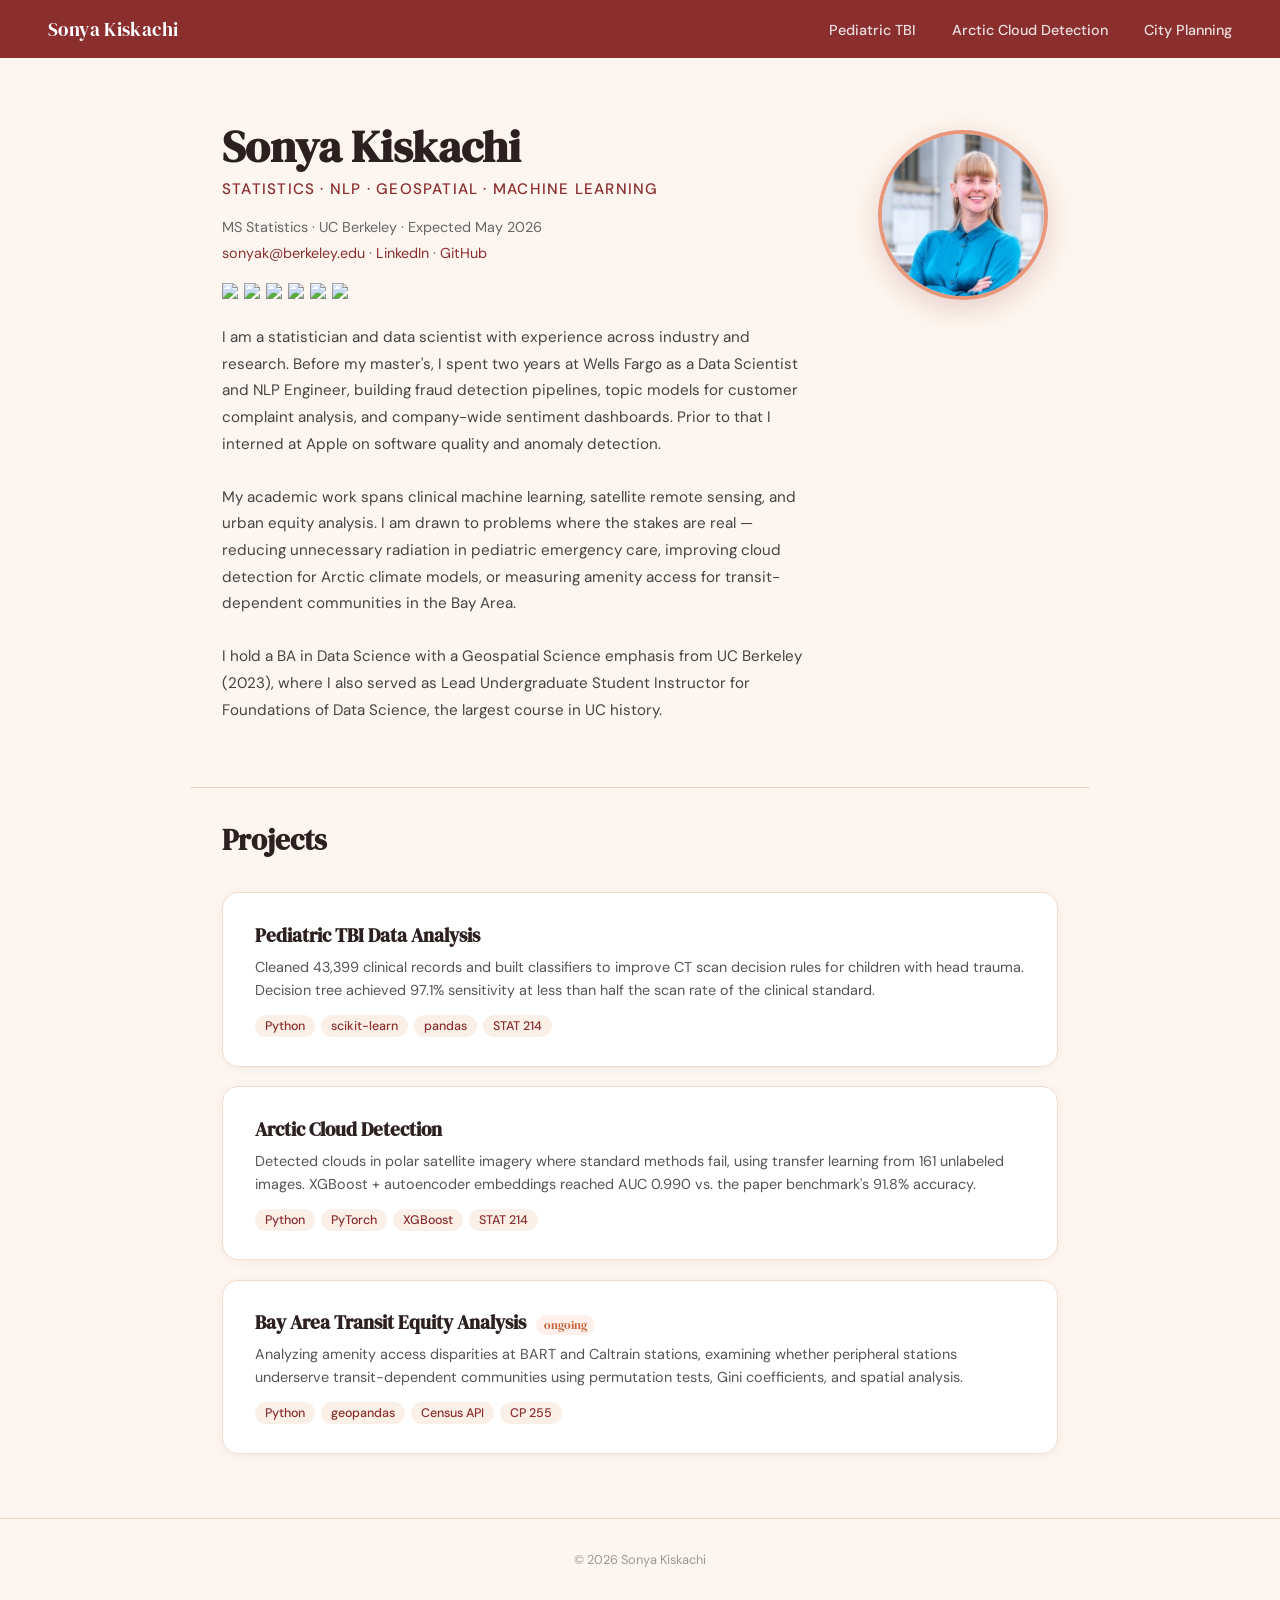
==== index.html @ 02a71410 "replace MyST homepage with custom HTML, fall color palette, fix project links" ====
<!DOCTYPE html>
<html lang="en">
<head>
  <meta charset="UTF-8">
  <meta name="viewport" content="width=device-width, initial-scale=1.0">
  <title>Sonya Kiskachi</title>
  <link href="https://fonts.googleapis.com/css2?family=DM+Serif+Display&family=DM+Sans:wght@300;400;500&display=swap" rel="stylesheet">
  <style>
    * { margin: 0; padding: 0; box-sizing: border-box; }
    body { font-family: 'DM Sans', sans-serif; background: #FDF6F0; color: #2D2020; min-height: 100vh; }

    nav {
      background: #8B2E2E;
      padding: 1rem 3rem;
      display: flex;
      justify-content: space-between;
      align-items: center;
    }
    nav .name { font-family: 'DM Serif Display', serif; color: white; font-size: 1.2rem; letter-spacing: 0.02em; }
    nav a { color: rgba(255,255,255,0.85); text-decoration: none; margin-left: 2rem; font-size: 0.9rem; font-weight: 500; transition: color 0.2s; }
    nav a:hover { color: #F4B8A0; }

    .hero { max-width: 900px; margin: 4rem auto; padding: 0 2rem; display: grid; grid-template-columns: 1fr 190px; gap: 3rem; align-items: start; }
    .hero-text h1 { font-family: 'DM Serif Display', serif; font-size: 2.8rem; color: #2D2020; line-height: 1.1; margin-bottom: 0.5rem; }
    .tagline { color: #8B2E2E; font-weight: 500; font-size: 0.95rem; letter-spacing: 0.08em; text-transform: uppercase; margin-bottom: 1rem; }
    .meta { color: #666; font-size: 0.9rem; margin-bottom: 1rem; line-height: 1.8; }
    .meta a { color: #8B2E2E; text-decoration: none; }
    .meta a:hover { text-decoration: underline; }
    .badges { margin: 1rem 0; display: flex; flex-wrap: wrap; gap: 6px; }
    .badges img { height: 22px; }
    .bio { font-size: 0.95rem; line-height: 1.75; color: #444; margin-top: 1.2rem; }

    .headshot { display: flex; justify-content: center; padding-top: 0.5rem; }
    .headshot img { width: 170px; height: 170px; object-fit: cover; border-radius: 50%; border: 4px solid #E8977A; box-shadow: 0 8px 30px rgba(139,46,46,0.2); }

    .divider { max-width: 900px; margin: 2rem auto; padding: 0 2rem; border: none; border-top: 1px solid #EDD5C5; }

    .projects { max-width: 900px; margin: 0 auto 4rem; padding: 0 2rem; }
    .projects h2 { font-family: 'DM Serif Display', serif; font-size: 1.8rem; margin-bottom: 2rem; color: #2D2020; }

    .project-card { background: white; border-radius: 16px; padding: 1.8rem 2rem; margin-bottom: 1.2rem; border: 1px solid #F0DDD0; box-shadow: 0 2px 12px rgba(139,46,46,0.06); transition: transform 0.2s, box-shadow 0.2s; }
    .project-card:hover { transform: translateY(-3px); box-shadow: 0 8px 24px rgba(139,46,46,0.14); }
    .project-card h3 { font-family: 'DM Serif Display', serif; font-size: 1.2rem; margin-bottom: 0.5rem; }
    .project-card h3 a { color: #2D2020; text-decoration: none; }
    .project-card h3 a:hover { color: #8B2E2E; }
    .project-card p { font-size: 0.9rem; line-height: 1.6; color: #555; margin-bottom: 0.8rem; }

    .tags { display: flex; flex-wrap: wrap; gap: 6px; }
    .tag { background: #FAF0E8; color: #8B2E2E; padding: 3px 10px; border-radius: 20px; font-size: 0.78rem; font-weight: 500; }
    .ongoing { background: #FFF0EC; color: #C4603A; padding: 2px 8px; border-radius: 20px; font-size: 0.75rem; font-weight: 500; margin-left: 6px; vertical-align: middle; }

    footer { text-align: center; padding: 2rem; color: #999; font-size: 0.8rem; border-top: 1px solid #EDD5C5; }
  </style>
</head>
<body>

<nav>
  <span class="name">Sonya Kiskachi</span>
  <div>
    <a href="tbi/">Pediatric TBI</a>
    <a href="clouds/">Arctic Cloud Detection</a>
    <a href="city/">City Planning</a>
  </div>
</nav>

<div class="hero">
  <div class="hero-text">
    <h1>Sonya Kiskachi</h1>
    <div class="tagline">Statistics · NLP · Geospatial · Machine Learning</div>
    <div class="meta">
      MS Statistics · UC Berkeley · Expected May 2026<br>
      <a href="mailto:sonyak@berkeley.edu">sonyak@berkeley.edu</a> ·
      <a href="https://www.linkedin.com/in/sonya-kiskachi/">LinkedIn</a> ·
      <a href="https://github.com/sonyak28">GitHub</a>
    </div>
    <div class="badges">
      <img src="https://img.shields.io/badge/Python-3776AB?style=flat&logo=python&logoColor=white">
      <img src="https://img.shields.io/badge/PyTorch-EE4C2C?style=flat&logo=pytorch&logoColor=white">
      <img src="https://img.shields.io/badge/scikit--learn-F7931E?style=flat&logo=scikit-learn&logoColor=white">
      <img src="https://img.shields.io/badge/SQL-4479A1?style=flat&logo=mysql&logoColor=white">
      <img src="https://img.shields.io/badge/GeoPandas-139C5A?style=flat&logo=python&logoColor=white">
      <img src="https://img.shields.io/badge/Tableau-E97627?style=flat&logo=tableau&logoColor=white">
    </div>
    <div class="bio">
      I am a statistician and data scientist with experience across industry and
      research. Before my master's, I spent two years at Wells Fargo as a Data
      Scientist and NLP Engineer, building fraud detection pipelines, topic models
      for customer complaint analysis, and company-wide sentiment dashboards.
      Prior to that I interned at Apple on software quality and anomaly detection.
      <br><br>
      My academic work spans clinical machine learning, satellite remote sensing,
      and urban equity analysis. I am drawn to problems where the stakes are real —
      reducing unnecessary radiation in pediatric emergency care, improving cloud
      detection for Arctic climate models, or measuring amenity access for
      transit-dependent communities in the Bay Area.
      <br><br>
      I hold a BA in Data Science with a Geospatial Science emphasis from UC
      Berkeley (2023), where I also served as Lead Undergraduate Student Instructor
      for Foundations of Data Science, the largest course in UC history.
    </div>
  </div>
  <div class="headshot">
    <img src="headshot.jpg" alt="Sonya Kiskachi">
  </div>
</div>

<hr class="divider">

<div class="projects">
  <h2>Projects</h2>

  <div class="project-card">
    <h3><a href="tbi/">Pediatric TBI Data Analysis</a></h3>
    <p>Cleaned 43,399 clinical records and built classifiers to improve CT scan
    decision rules for children with head trauma. Decision tree achieved 97.1%
    sensitivity at less than half the scan rate of the clinical standard.</p>
    <div class="tags">
      <span class="tag">Python</span><span class="tag">scikit-learn</span>
      <span class="tag">pandas</span><span class="tag">STAT 214</span>
    </div>
  </div>

  <div class="project-card">
    <h3><a href="clouds/">Arctic Cloud Detection</a></h3>
    <p>Detected clouds in polar satellite imagery where standard methods fail,
    using transfer learning from 161 unlabeled images. XGBoost + autoencoder
    embeddings reached AUC 0.990 vs. the paper benchmark's 91.8% accuracy.</p>
    <div class="tags">
      <span class="tag">Python</span><span class="tag">PyTorch</span>
      <span class="tag">XGBoost</span><span class="tag">STAT 214</span>
    </div>
  </div>

  <div class="project-card">
    <h3>
      <a href="city/">Bay Area Transit Equity Analysis</a>
      <span class="ongoing">ongoing</span>
    </h3>
    <p>Analyzing amenity access disparities at BART and Caltrain stations,
    examining whether peripheral stations underserve transit-dependent
    communities using permutation tests, Gini coefficients, and spatial analysis.</p>
    <div class="tags">
      <span class="tag">Python</span><span class="tag">geopandas</span>
      <span class="tag">Census API</span><span class="tag">CP 255</span>
    </div>
  </div>
</div>

<footer>© 2026 Sonya Kiskachi</footer>

</body>
</html>
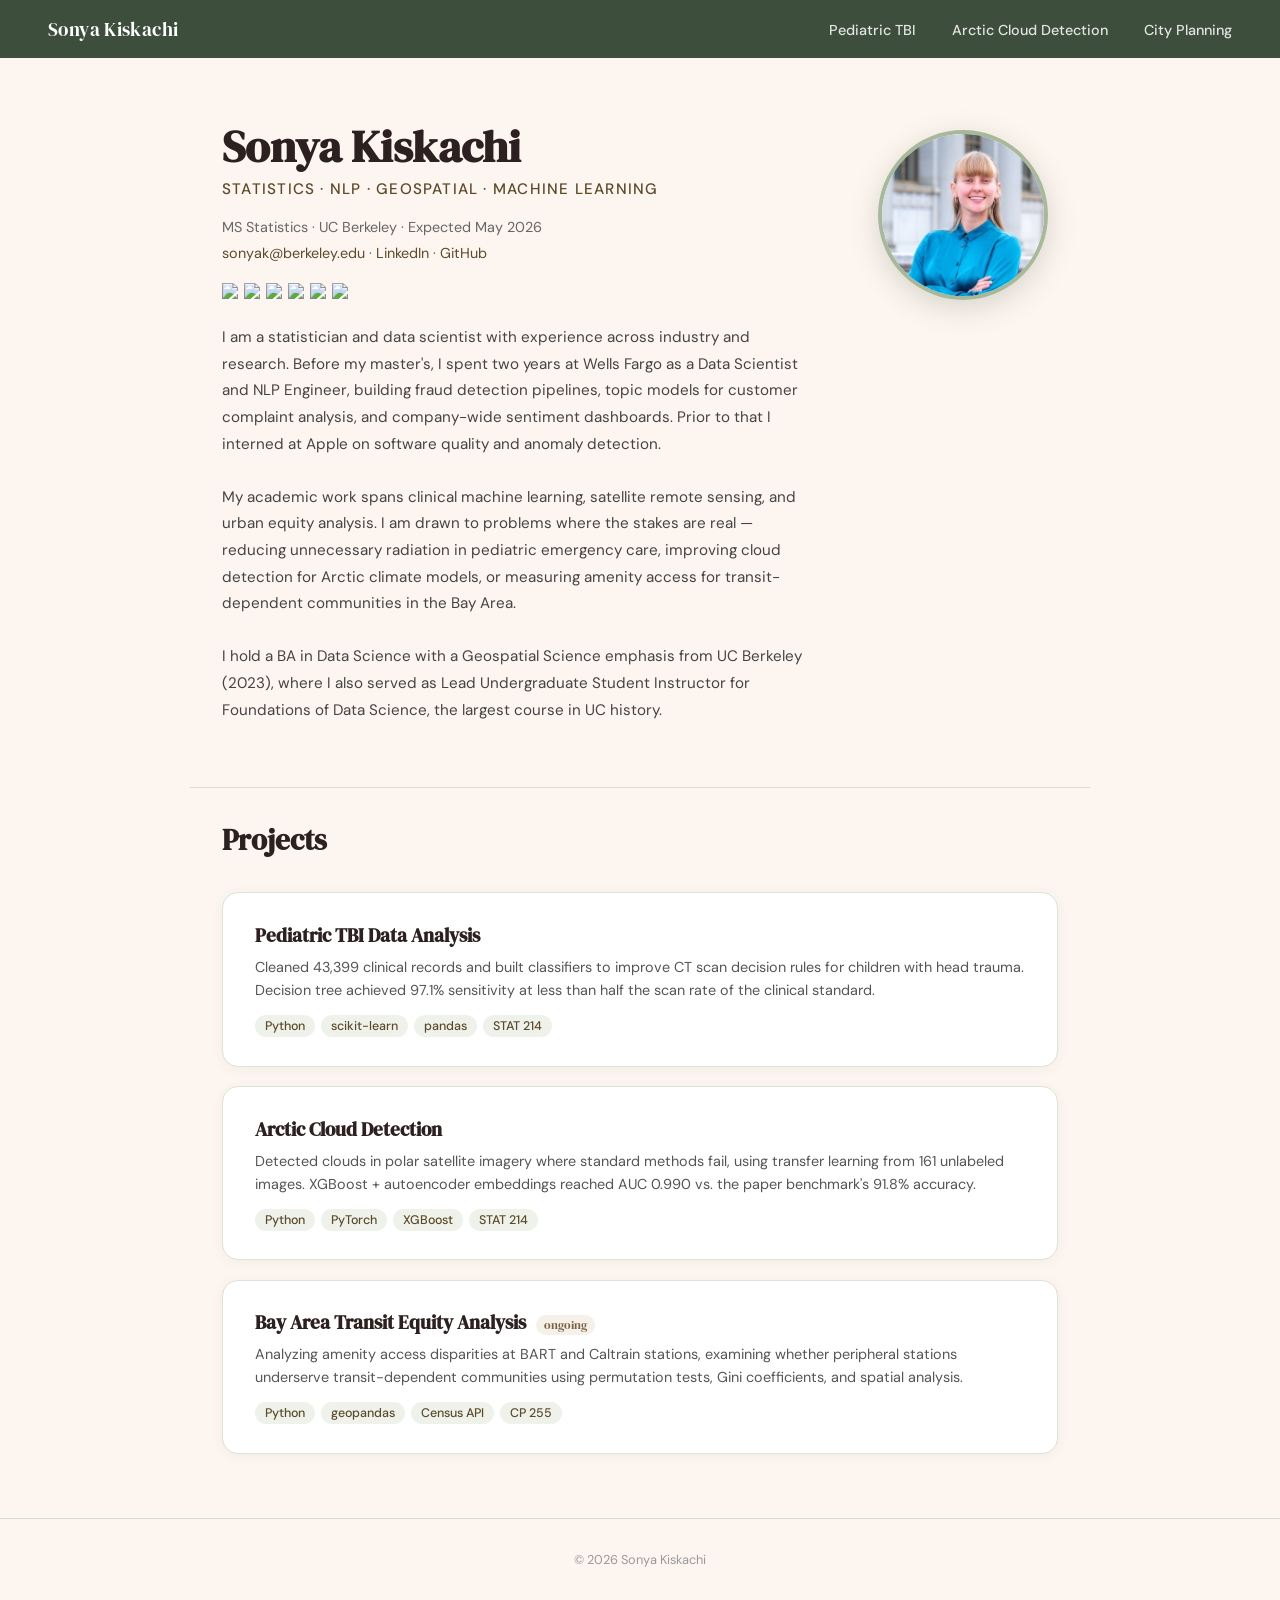
==== commit bd205dc0: "retheme to earthy forest greens and warm browns, bump bg opacity" ====
--- a/index.html
+++ b/index.html
@@ -10,7 +10,7 @@
     body { font-family: 'DM Sans', sans-serif; background: #FDF6F0; color: #2D2020; min-height: 100vh; }
 
     nav {
-      background: #8B2E2E;
+      background: #3D4F3C;
       padding: 1rem 3rem;
       display: flex;
       justify-content: space-between;
@@ -18,38 +18,52 @@
     }
     nav .name { font-family: 'DM Serif Display', serif; color: white; font-size: 1.2rem; letter-spacing: 0.02em; }
     nav a { color: rgba(255,255,255,0.85); text-decoration: none; margin-left: 2rem; font-size: 0.9rem; font-weight: 500; transition: color 0.2s; }
-    nav a:hover { color: #F4B8A0; }
+    nav a:hover { color: #D4B896; }
 
     .hero { max-width: 900px; margin: 4rem auto; padding: 0 2rem; display: grid; grid-template-columns: 1fr 190px; gap: 3rem; align-items: start; }
     .hero-text h1 { font-family: 'DM Serif Display', serif; font-size: 2.8rem; color: #2D2020; line-height: 1.1; margin-bottom: 0.5rem; }
-    .tagline { color: #8B2E2E; font-weight: 500; font-size: 0.95rem; letter-spacing: 0.08em; text-transform: uppercase; margin-bottom: 1rem; }
+    .tagline { color: #5C4A2A; font-weight: 500; font-size: 0.95rem; letter-spacing: 0.08em; text-transform: uppercase; margin-bottom: 1rem; }
     .meta { color: #666; font-size: 0.9rem; margin-bottom: 1rem; line-height: 1.8; }
-    .meta a { color: #8B2E2E; text-decoration: none; }
+    .meta a { color: #5C4A2A; text-decoration: none; }
     .meta a:hover { text-decoration: underline; }
     .badges { margin: 1rem 0; display: flex; flex-wrap: wrap; gap: 6px; }
     .badges img { height: 22px; }
     .bio { font-size: 0.95rem; line-height: 1.75; color: #444; margin-top: 1.2rem; }
 
     .headshot { display: flex; justify-content: center; padding-top: 0.5rem; }
-    .headshot img { width: 170px; height: 170px; object-fit: cover; border-radius: 50%; border: 4px solid #E8977A; box-shadow: 0 8px 30px rgba(139,46,46,0.2); }
+    .headshot img { width: 170px; height: 170px; object-fit: cover; object-position: center 20%; border-radius: 50%; border: 4px solid #A8B89A; box-shadow: 0 8px 30px rgba(61,79,60,0.2); }
 
-    .divider { max-width: 900px; margin: 2rem auto; padding: 0 2rem; border: none; border-top: 1px solid #EDD5C5; }
+    .divider { max-width: 900px; margin: 2rem auto; padding: 0 2rem; border: none; border-top: 1px solid #D8DDD4; }
 
     .projects { max-width: 900px; margin: 0 auto 4rem; padding: 0 2rem; }
     .projects h2 { font-family: 'DM Serif Display', serif; font-size: 1.8rem; margin-bottom: 2rem; color: #2D2020; }
 
-    .project-card { background: white; border-radius: 16px; padding: 1.8rem 2rem; margin-bottom: 1.2rem; border: 1px solid #F0DDD0; box-shadow: 0 2px 12px rgba(139,46,46,0.06); transition: transform 0.2s, box-shadow 0.2s; }
-    .project-card:hover { transform: translateY(-3px); box-shadow: 0 8px 24px rgba(139,46,46,0.14); }
+    .project-card { background: white; border-radius: 16px; padding: 1.8rem 2rem; margin-bottom: 1.2rem; border: 1px solid #DDE3D8; box-shadow: 0 2px 12px rgba(61,79,60,0.06); transition: transform 0.2s, box-shadow 0.2s; }
+    .project-card:hover { transform: translateY(-3px); box-shadow: 0 8px 24px rgba(61,79,60,0.12); }
     .project-card h3 { font-family: 'DM Serif Display', serif; font-size: 1.2rem; margin-bottom: 0.5rem; }
     .project-card h3 a { color: #2D2020; text-decoration: none; }
-    .project-card h3 a:hover { color: #8B2E2E; }
+    .project-card h3 a:hover { color: #5C4A2A; }
     .project-card p { font-size: 0.9rem; line-height: 1.6; color: #555; margin-bottom: 0.8rem; }
 
     .tags { display: flex; flex-wrap: wrap; gap: 6px; }
-    .tag { background: #FAF0E8; color: #8B2E2E; padding: 3px 10px; border-radius: 20px; font-size: 0.78rem; font-weight: 500; }
-    .ongoing { background: #FFF0EC; color: #C4603A; padding: 2px 8px; border-radius: 20px; font-size: 0.75rem; font-weight: 500; margin-left: 6px; vertical-align: middle; }
+    .tag { background: #EEF2EB; color: #5C4A2A; padding: 3px 10px; border-radius: 20px; font-size: 0.78rem; font-weight: 500; }
+    .ongoing { background: #F5F0E8; color: #7A6040; padding: 2px 8px; border-radius: 20px; font-size: 0.75rem; font-weight: 500; margin-left: 6px; vertical-align: middle; }
 
-    footer { text-align: center; padding: 2rem; color: #999; font-size: 0.8rem; border-top: 1px solid #EDD5C5; }
+    footer { text-align: center; padding: 2rem; color: #999; font-size: 0.8rem; border-top: 1px solid #D8DDD4; }
+  
+    body::before {
+      content: "";
+      position: fixed;
+      top: 0; left: 0; right: 0; bottom: 0;
+      background-image: url("https://images.unsplash.com/photo-1506905925346-21bda4d32df4?w=2400&auto=format&fit=crop");
+      background-size: cover;
+      background-position: center top;
+      background-attachment: fixed;
+      opacity: 0.13;
+      pointer-events: none;
+      z-index: 0;
+    }
+
   </style>
 </head>
 <body>
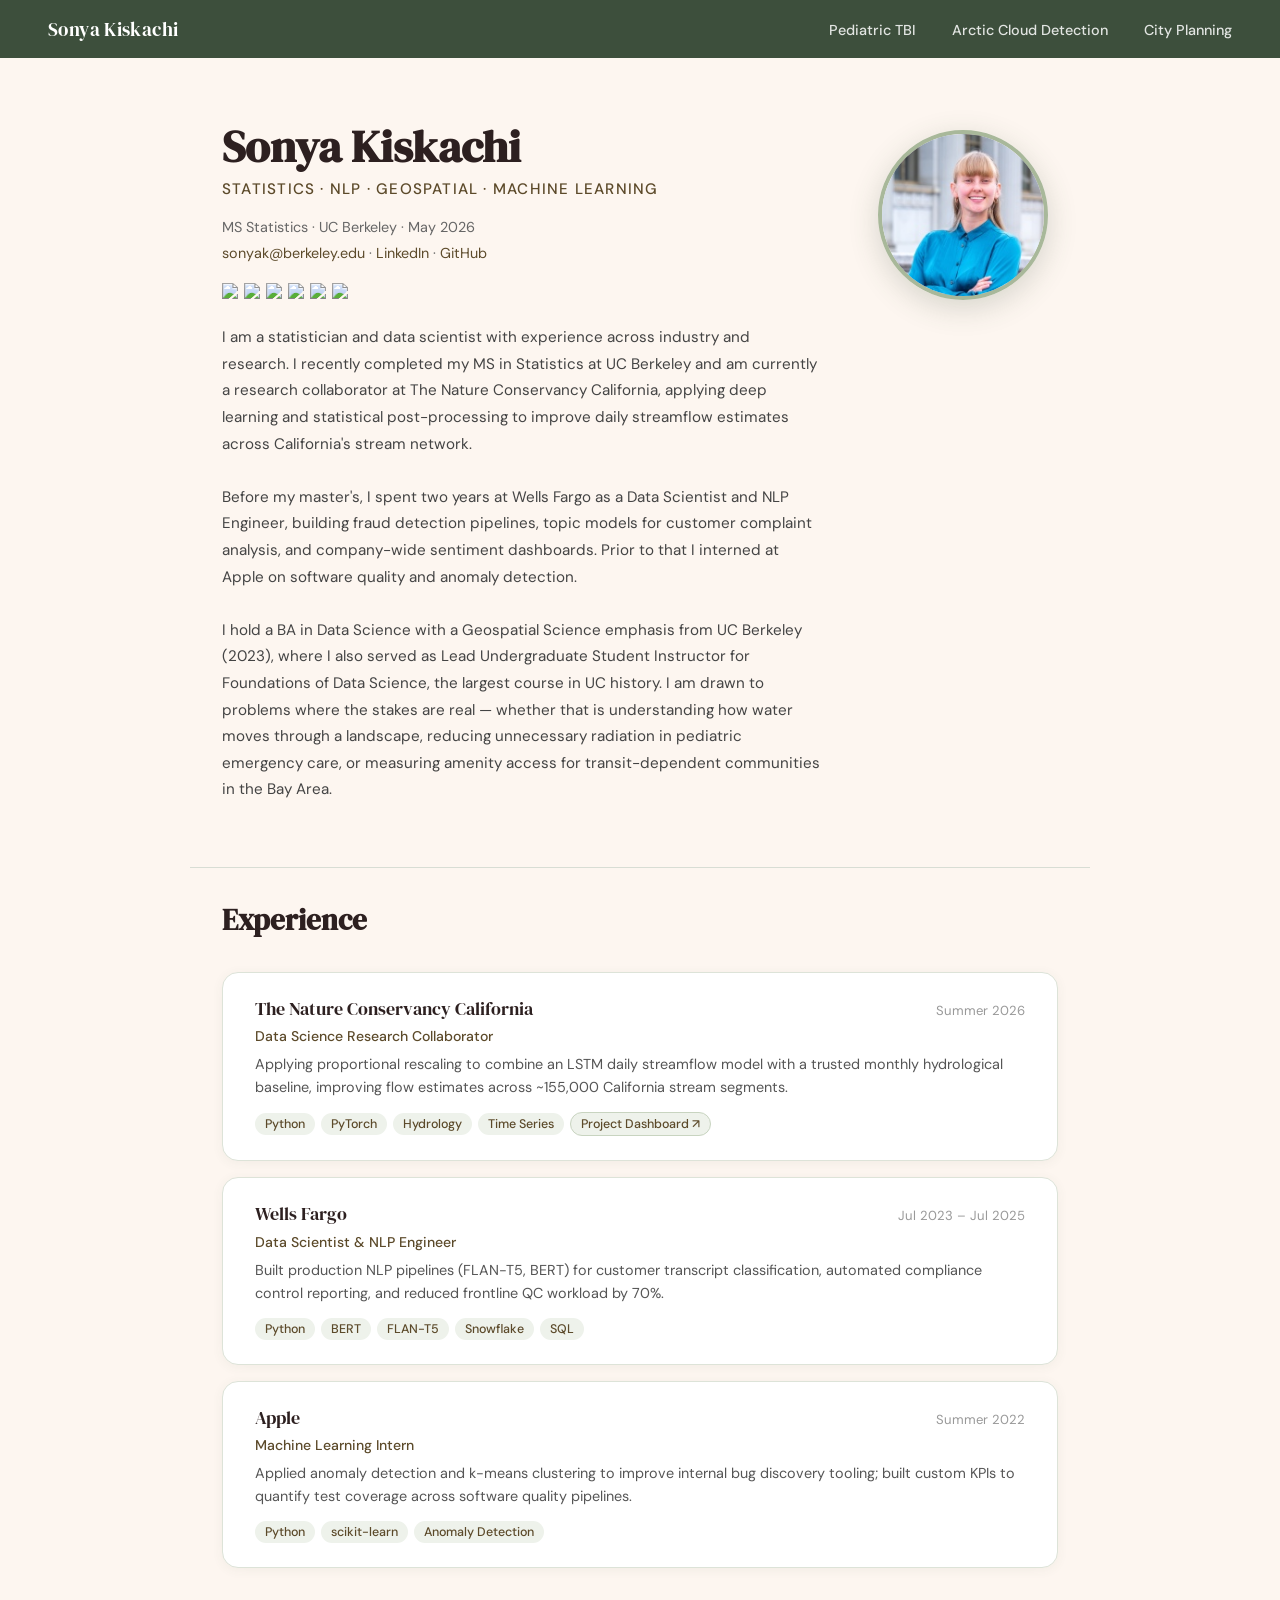
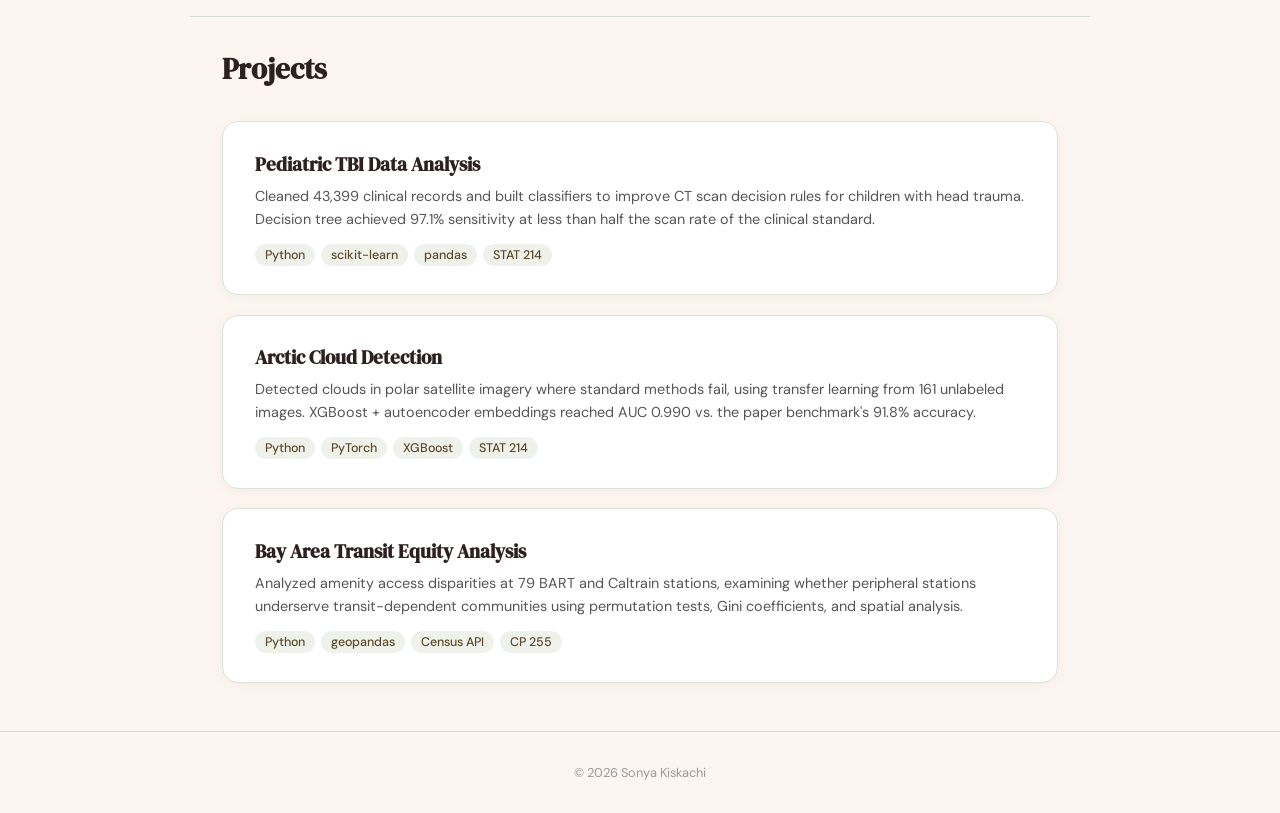
==== commit 5c8f2632: "updated index" ====
--- a/index.html
+++ b/index.html
@@ -35,8 +35,17 @@
 
     .divider { max-width: 900px; margin: 2rem auto; padding: 0 2rem; border: none; border-top: 1px solid #D8DDD4; }
 
-    .projects { max-width: 900px; margin: 0 auto 4rem; padding: 0 2rem; }
-    .projects h2 { font-family: 'DM Serif Display', serif; font-size: 1.8rem; margin-bottom: 2rem; color: #2D2020; }
+    .section { max-width: 900px; margin: 0 auto 3rem; padding: 0 2rem; }
+    .section h2 { font-family: 'DM Serif Display', serif; font-size: 1.8rem; margin-bottom: 2rem; color: #2D2020; }
+
+    .exp-card { background: white; border-radius: 16px; padding: 1.5rem 2rem; margin-bottom: 1rem; border: 1px solid #DDE3D8; box-shadow: 0 2px 12px rgba(61,79,60,0.06); }
+    .exp-card .exp-header { display: flex; justify-content: space-between; align-items: baseline; margin-bottom: 0.4rem; flex-wrap: wrap; gap: 0.5rem; }
+    .exp-card .exp-org { font-family: 'DM Serif Display', serif; font-size: 1.1rem; color: #2D2020; }
+    .exp-card .exp-org a { color: #2D2020; text-decoration: none; }
+    .exp-card .exp-org a:hover { color: #5C4A2A; }
+    .exp-card .exp-role { font-size: 0.88rem; color: #5C4A2A; font-weight: 500; margin-bottom: 0.5rem; }
+    .exp-card .exp-period { font-size: 0.82rem; color: #999; white-space: nowrap; }
+    .exp-card p { font-size: 0.9rem; line-height: 1.6; color: #555; margin-bottom: 0.8rem; }
 
     .project-card { background: white; border-radius: 16px; padding: 1.8rem 2rem; margin-bottom: 1.2rem; border: 1px solid #DDE3D8; box-shadow: 0 2px 12px rgba(61,79,60,0.06); transition: transform 0.2s, box-shadow 0.2s; }
     .project-card:hover { transform: translateY(-3px); box-shadow: 0 8px 24px rgba(61,79,60,0.12); }
@@ -45,12 +54,14 @@
     .project-card h3 a:hover { color: #5C4A2A; }
     .project-card p { font-size: 0.9rem; line-height: 1.6; color: #555; margin-bottom: 0.8rem; }
 
-    .tags { display: flex; flex-wrap: wrap; gap: 6px; }
+    .tags { display: flex; flex-wrap: wrap; gap: 6px; align-items: center; }
     .tag { background: #EEF2EB; color: #5C4A2A; padding: 3px 10px; border-radius: 20px; font-size: 0.78rem; font-weight: 500; }
+    .tag-link { background: #EEF2EB; color: #5C4A2A; padding: 3px 10px; border-radius: 20px; font-size: 0.78rem; font-weight: 500; text-decoration: none; border: 1px solid #C8D4C0; }
+    .tag-link:hover { background: #DDE8D8; }
     .ongoing { background: #F5F0E8; color: #7A6040; padding: 2px 8px; border-radius: 20px; font-size: 0.75rem; font-weight: 500; margin-left: 6px; vertical-align: middle; }
 
     footer { text-align: center; padding: 2rem; color: #999; font-size: 0.8rem; border-top: 1px solid #D8DDD4; }
-  
+
     body::before {
       content: "";
       position: fixed;
@@ -63,7 +74,6 @@
       pointer-events: none;
       z-index: 0;
     }
-
   </style>
 </head>
 <body>
@@ -82,7 +92,7 @@
     <h1>Sonya Kiskachi</h1>
     <div class="tagline">Statistics · NLP · Geospatial · Machine Learning</div>
     <div class="meta">
-      MS Statistics · UC Berkeley · Expected May 2026<br>
+      MS Statistics · UC Berkeley · May 2026<br>
       <a href="mailto:sonyak@berkeley.edu">sonyak@berkeley.edu</a> ·
       <a href="https://www.linkedin.com/in/sonya-kiskachi/">LinkedIn</a> ·
       <a href="https://github.com/sonyak28">GitHub</a>
@@ -97,20 +107,23 @@
     </div>
     <div class="bio">
       I am a statistician and data scientist with experience across industry and
-      research. Before my master's, I spent two years at Wells Fargo as a Data
-      Scientist and NLP Engineer, building fraud detection pipelines, topic models
-      for customer complaint analysis, and company-wide sentiment dashboards.
-      Prior to that I interned at Apple on software quality and anomaly detection.
+      research. I recently completed my MS in Statistics at UC Berkeley and am
+      currently a research collaborator at The Nature Conservancy California,
+      applying deep learning and statistical post-processing to improve daily
+      streamflow estimates across California's stream network.
       <br><br>
-      My academic work spans clinical machine learning, satellite remote sensing,
-      and urban equity analysis. I am drawn to problems where the stakes are real —
-      reducing unnecessary radiation in pediatric emergency care, improving cloud
-      detection for Arctic climate models, or measuring amenity access for
-      transit-dependent communities in the Bay Area.
+      Before my master's, I spent two years at Wells Fargo as a Data Scientist
+      and NLP Engineer, building fraud detection pipelines, topic models for
+      customer complaint analysis, and company-wide sentiment dashboards. Prior
+      to that I interned at Apple on software quality and anomaly detection.
       <br><br>
       I hold a BA in Data Science with a Geospatial Science emphasis from UC
-      Berkeley (2023), where I also served as Lead Undergraduate Student Instructor
-      for Foundations of Data Science, the largest course in UC history.
+      Berkeley (2023), where I also served as Lead Undergraduate Student
+      Instructor for Foundations of Data Science, the largest course in UC
+      history. I am drawn to problems where the stakes are real — whether that
+      is understanding how water moves through a landscape, reducing unnecessary
+      radiation in pediatric emergency care, or measuring amenity access for
+      transit-dependent communities in the Bay Area.
     </div>
   </div>
   <div class="headshot">
@@ -120,7 +133,59 @@
 
 <hr class="divider">
 
-<div class="projects">
+<div class="section">
+  <h2>Experience</h2>
+
+  <div class="exp-card">
+    <div class="exp-header">
+      <span class="exp-org">The Nature Conservancy California</span>
+      <span class="exp-period">Summer 2026</span>
+    </div>
+    <div class="exp-role">Data Science Research Collaborator</div>
+    <p>Applying proportional rescaling to combine an LSTM daily streamflow model
+    with a trusted monthly hydrological baseline, improving flow estimates across
+    ~155,000 California stream segments.</p>
+    <div class="tags">
+      <span class="tag">Python</span><span class="tag">PyTorch</span>
+      <span class="tag">Hydrology</span><span class="tag">Time Series</span>
+      <a href="https://sonyak28.github.io/tnc-streamflow/" class="tag-link">Project Dashboard ↗</a>
+    </div>
+  </div>
+
+  <div class="exp-card">
+    <div class="exp-header">
+      <span class="exp-org">Wells Fargo</span>
+      <span class="exp-period">Jul 2023 – Jul 2025</span>
+    </div>
+    <div class="exp-role">Data Scientist &amp; NLP Engineer</div>
+    <p>Built production NLP pipelines (FLAN-T5, BERT) for customer transcript
+    classification, automated compliance control reporting, and reduced frontline
+    QC workload by 70%.</p>
+    <div class="tags">
+      <span class="tag">Python</span><span class="tag">BERT</span>
+      <span class="tag">FLAN-T5</span><span class="tag">Snowflake</span><span class="tag">SQL</span>
+    </div>
+  </div>
+
+  <div class="exp-card">
+    <div class="exp-header">
+      <span class="exp-org">Apple</span>
+      <span class="exp-period">Summer 2022</span>
+    </div>
+    <div class="exp-role">Machine Learning Intern</div>
+    <p>Applied anomaly detection and k-means clustering to improve internal bug
+    discovery tooling; built custom KPIs to quantify test coverage across software
+    quality pipelines.</p>
+    <div class="tags">
+      <span class="tag">Python</span><span class="tag">scikit-learn</span>
+      <span class="tag">Anomaly Detection</span>
+    </div>
+  </div>
+</div>
+
+<hr class="divider">
+
+<div class="section">
   <h2>Projects</h2>
 
   <div class="project-card">
@@ -146,13 +211,10 @@
   </div>
 
   <div class="project-card">
-    <h3>
-      <a href="city/">Bay Area Transit Equity Analysis</a>
-      <span class="ongoing">ongoing</span>
-    </h3>
-    <p>Analyzing amenity access disparities at BART and Caltrain stations,
-    examining whether peripheral stations underserve transit-dependent
-    communities using permutation tests, Gini coefficients, and spatial analysis.</p>
+    <h3><a href="city/">Bay Area Transit Equity Analysis</a></h3>
+    <p>Analyzed amenity access disparities at 79 BART and Caltrain stations,
+    examining whether peripheral stations underserve transit-dependent communities
+    using permutation tests, Gini coefficients, and spatial analysis.</p>
     <div class="tags">
       <span class="tag">Python</span><span class="tag">geopandas</span>
       <span class="tag">Census API</span><span class="tag">CP 255</span>
@@ -163,4 +225,4 @@
 <footer>© 2026 Sonya Kiskachi</footer>
 
 </body>
-</html>
+</html>
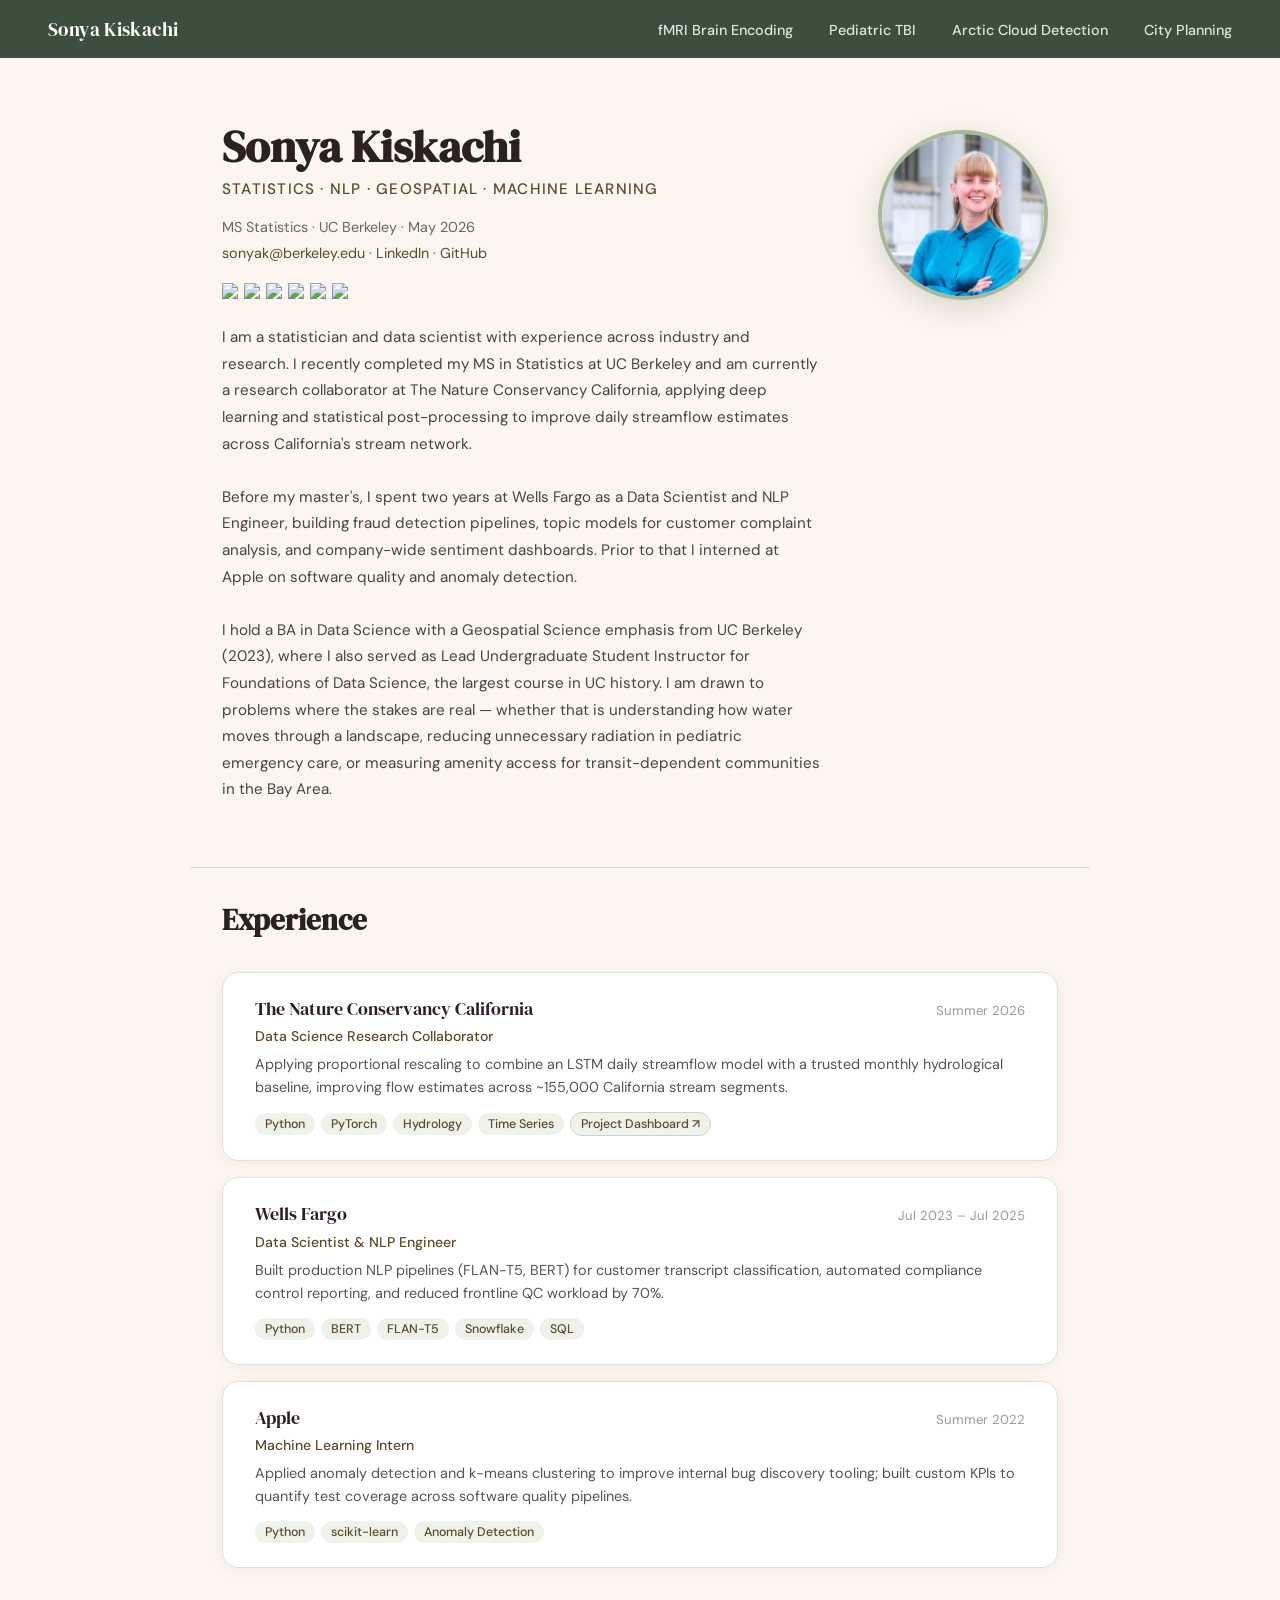
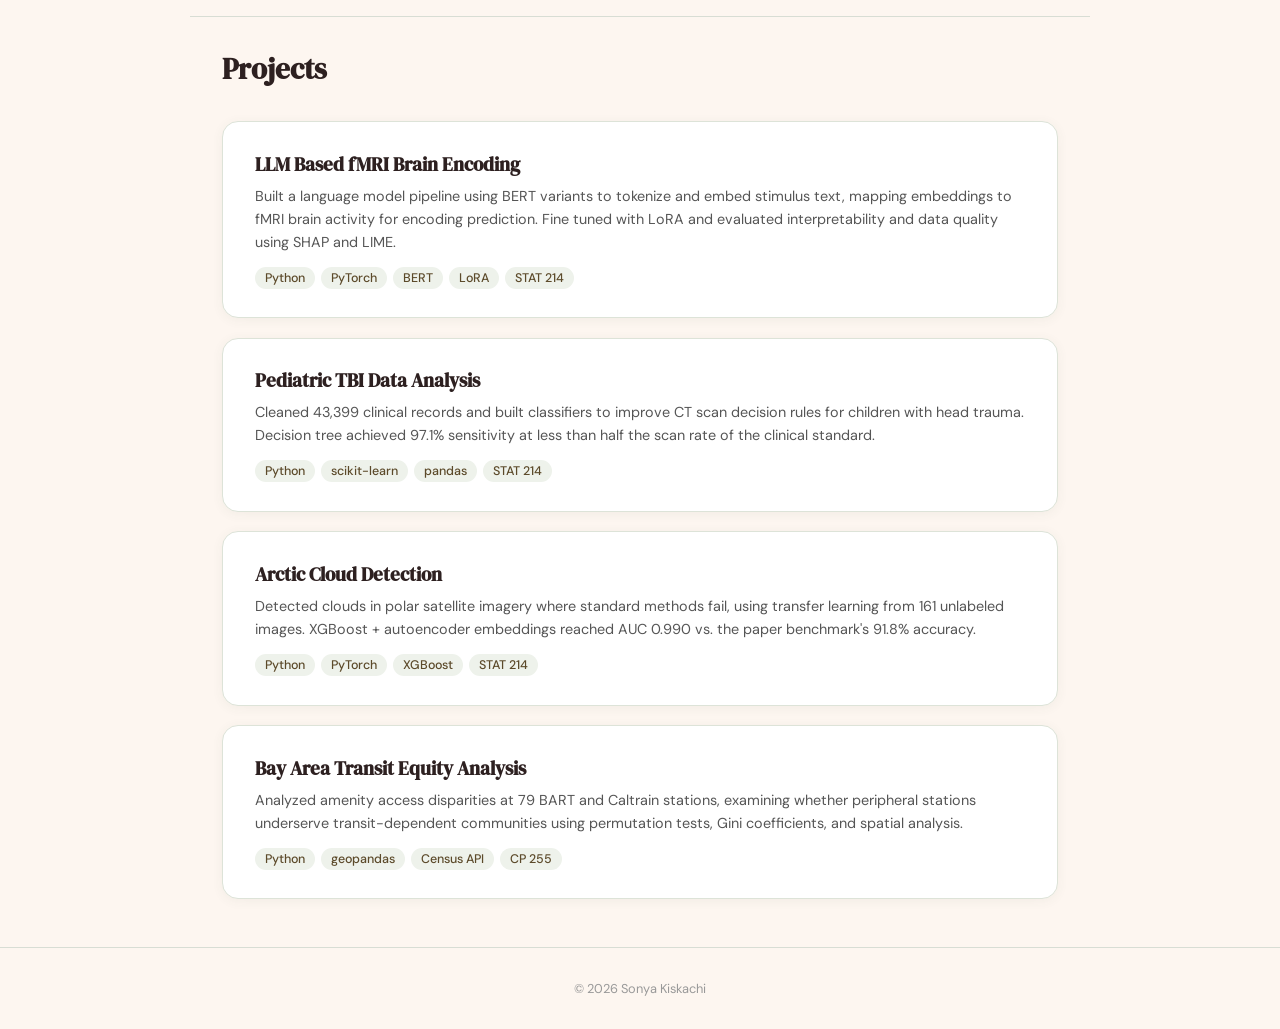
==== commit c2945f63: "add fMRI brain encoding project page" ====
--- a/index.html
+++ b/index.html
@@ -81,6 +81,7 @@
 <nav>
   <span class="name">Sonya Kiskachi</span>
   <div>
+    <a href="fmri/">fMRI Brain Encoding</a>
     <a href="tbi/">Pediatric TBI</a>
     <a href="clouds/">Arctic Cloud Detection</a>
     <a href="city/">City Planning</a>
@@ -189,6 +190,18 @@
   <h2>Projects</h2>
 
   <div class="project-card">
+    <h3><a href="fmri/">LLM Based fMRI Brain Encoding</a></h3>
+    <p>Built a language model pipeline using BERT variants to tokenize and embed
+    stimulus text, mapping embeddings to fMRI brain activity for encoding
+    prediction. Fine tuned with LoRA and evaluated interpretability and data
+    quality using SHAP and LIME.</p>
+    <div class="tags">
+      <span class="tag">Python</span><span class="tag">PyTorch</span>
+      <span class="tag">BERT</span><span class="tag">LoRA</span><span class="tag">STAT 214</span>
+    </div>
+  </div>
+
+  <div class="project-card">
     <h3><a href="tbi/">Pediatric TBI Data Analysis</a></h3>
     <p>Cleaned 43,399 clinical records and built classifiers to improve CT scan
     decision rules for children with head trauma. Decision tree achieved 97.1%
